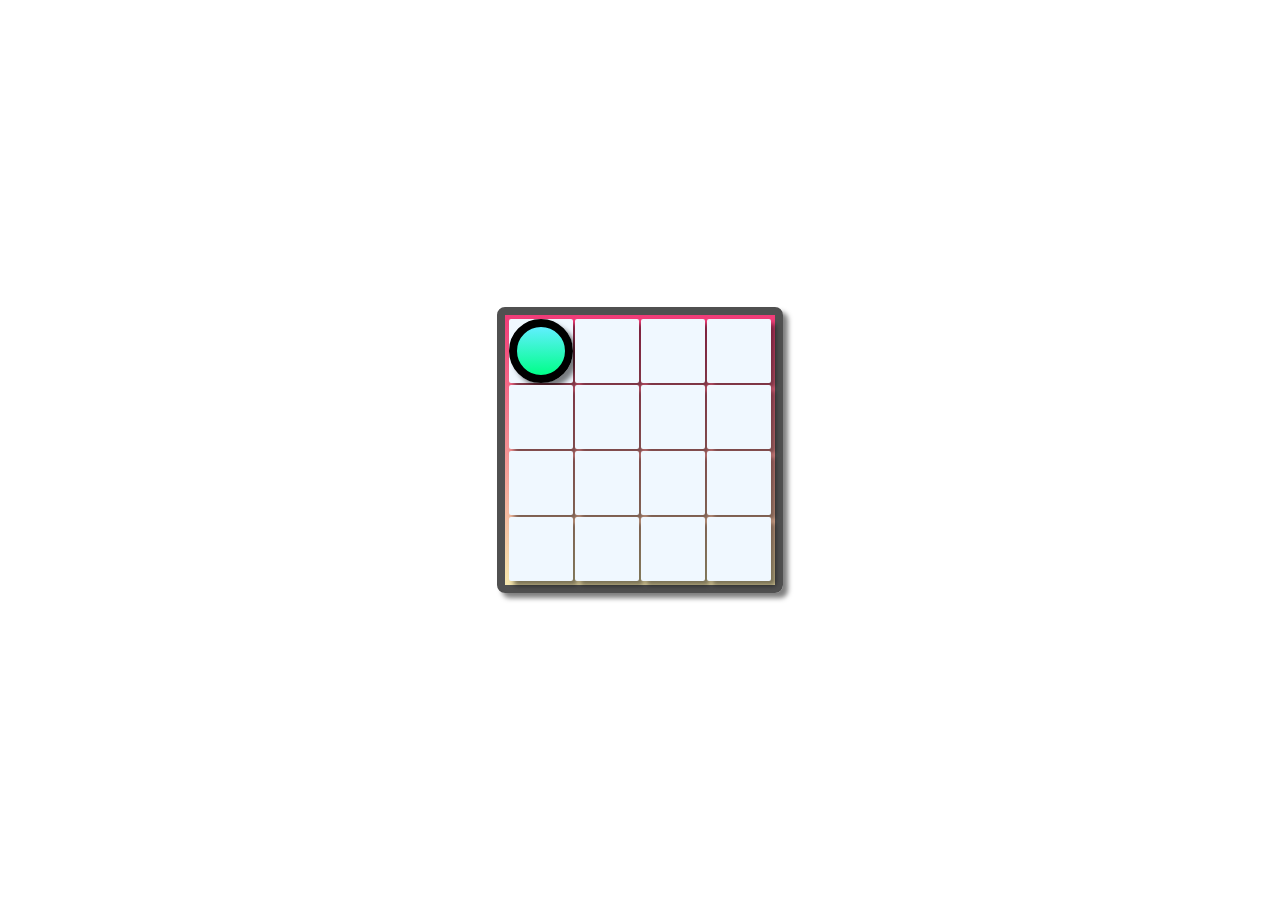
==== sokobao.html @ c4824945 "Atualização adicionando o player" ====
<!DOCTYPE html>
<html lang="en">

<head>
  <meta charset="UTF-8">
  <meta name="viewport" content="width=device-width, initial-scale=1.0" />
  <link rel="stylesheet" href="styless.css" />
  <title>Sokoban</title>
</head>

<body>
  <main>
    <div id="game">
      <div class="board">
        <div class="row">
          <div class="cell">
            <div class="player"></div>
          </div>
          <div class="cell"></div>
          <div class="cell"></div>
          <div class="cell"></div>
        </div>
        <div class="row">
          <div class="cell"></div>
          <div class="cell"></div>
          <div class="cell"></div>
          <div class="cell"></div>
        </div>
        <div class="row">
          <div class="cell"></div>
          <div class="cell"></div>
          <div class="cell"></div>
          <div class="cell"></div>
        </div>
        <div class="row">
          <div class="cell"></div>
          <div class="cell"></div>
          <div class="cell"></div>
          <div class="cell"></div>
        </div>
      </div>   
      </div>
    </div>
  </main>
  <script src="./sokobantest.js"></script>
</body>

</html>
---- styless.css ----
body {
    margin: 0;
    height: 100vh;
}

main {
    display: flex;
    justify-content: center;
    align-items: center;
    height: inherit;
}
#game{
 display: flex;
 justify-content: space-evenly;
 width: 100vw;
 flex-wrap: wrap;
 align-items: center;
 height: 100vh;
}

.board {
 min-width:  256px;
 min-height: 256px;
 margin: 24px;
 border: 8px solid #505050;
 border-radius: 8px;
 padding: 2px 3px;
 box-shadow: 5px 5px 5px rgba(0, 0, 0, 0.5);
 background: hsla(48, 78%, 82%, 1);
background: linear-gradient(360deg, hsla(48, 78%, 82%, 1) 0%, hsla(340, 87%, 59%, 1) 100%);
}

.row {
 display: flex;
 flex-direction: row;
 height: auto;
 margin: 2px 0;
}

.cell {
    height: 64px;
    width: 64px;
    margin: 0 1px;
    border-radius: 2px;
    background-color: aliceblue;
    box-shadow: 5px 5px 5px rgba(0, 0, 0, 0.5);
    box-sizing: border-box;
    justify-content: center;
    align-items: center;
}

.player {
    box-sizing: border-box;
    height: 64px;
    width: 64px;
    border-radius: 50%;
    border: solid 8px black;
    box-shadow: 5px 5px 5px rgba(0, 0, 0, 0.5);
    background: linear-gradient(360deg, hsla(152, 100%, 50%, 1) 0%, hsla(186, 100%, 69%, 1) 100%);
}

.remove {
 background-color: unset;
 box-shadow: none;
 }
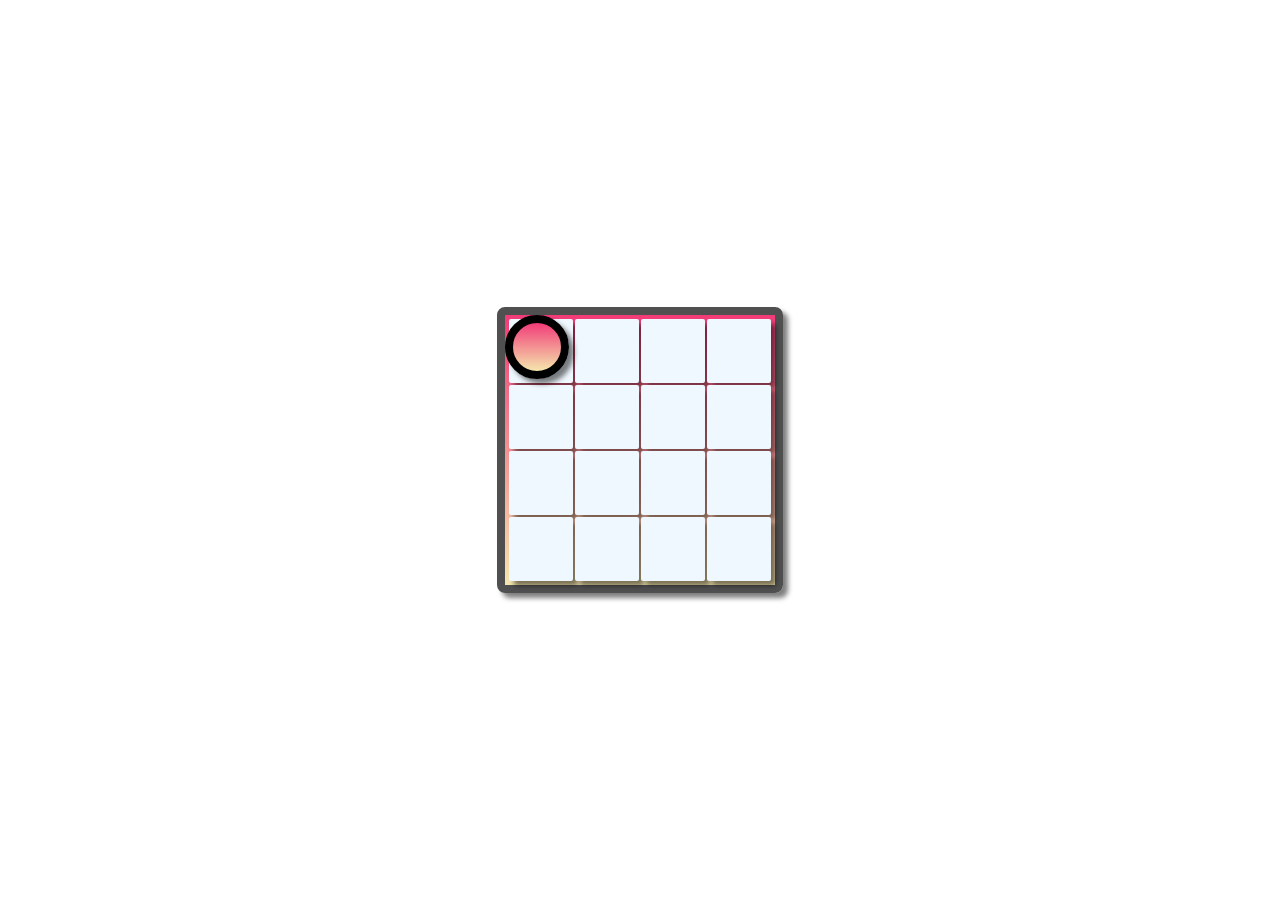
==== commit cce0ee46: "Atualização do codigo." ====
--- a/sokobao.html
+++ b/sokobao.html
@@ -12,10 +12,9 @@
   <main>
     <div id="game">
       <div class="board">
+        <div class="player"></div>
         <div class="row">
-          <div class="cell">
-            <div class="player"></div>
-          </div>
+          <div class="cell"></div>
           <div class="cell"></div>
           <div class="cell"></div>
           <div class="cell"></div>
--- a/styless.css
+++ b/styless.css
@@ -5,12 +5,14 @@
 
 main {
     display: flex;
+
     justify-content: center;
     align-items: center;
     height: inherit;
 }
 #game{
  display: flex;
+ 
  justify-content: space-evenly;
  width: 100vw;
  flex-wrap: wrap;
@@ -19,20 +21,25 @@
 }
 
 .board {
+ position: relative;
+
  min-width:  256px;
  min-height: 256px;
  margin: 24px;
+
  border: 8px solid #505050;
  border-radius: 8px;
  padding: 2px 3px;
+
  box-shadow: 5px 5px 5px rgba(0, 0, 0, 0.5);
  background: hsla(48, 78%, 82%, 1);
-background: linear-gradient(360deg, hsla(48, 78%, 82%, 1) 0%, hsla(340, 87%, 59%, 1) 100%);
+ background: linear-gradient(360deg, hsla(48, 78%, 82%, 1) 0%, hsla(340, 87%, 59%, 1) 100%);
 }
 
 .row {
  display: flex;
  flex-direction: row;
+
  height: auto;
  margin: 2px 0;
 }
@@ -41,22 +48,31 @@
     height: 64px;
     width: 64px;
     margin: 0 1px;
+
     border-radius: 2px;
     background-color: aliceblue;
     box-shadow: 5px 5px 5px rgba(0, 0, 0, 0.5);
+
     box-sizing: border-box;
     justify-content: center;
     align-items: center;
 }
 
 .player {
+    position: absolute;
+    top: 0;
+    left: 0;
+
     box-sizing: border-box;
+
     height: 64px;
     width: 64px;
+
     border-radius: 50%;
     border: solid 8px black;
+
     box-shadow: 5px 5px 5px rgba(0, 0, 0, 0.5);
-    background: linear-gradient(360deg, hsla(152, 100%, 50%, 1) 0%, hsla(186, 100%, 69%, 1) 100%);
+    background: linear-gradient(360deg,  hsla(48, 78%, 82%, 1) 0%, hsla(340, 87%, 59%, 1) 100%);
 }
 
 .remove {
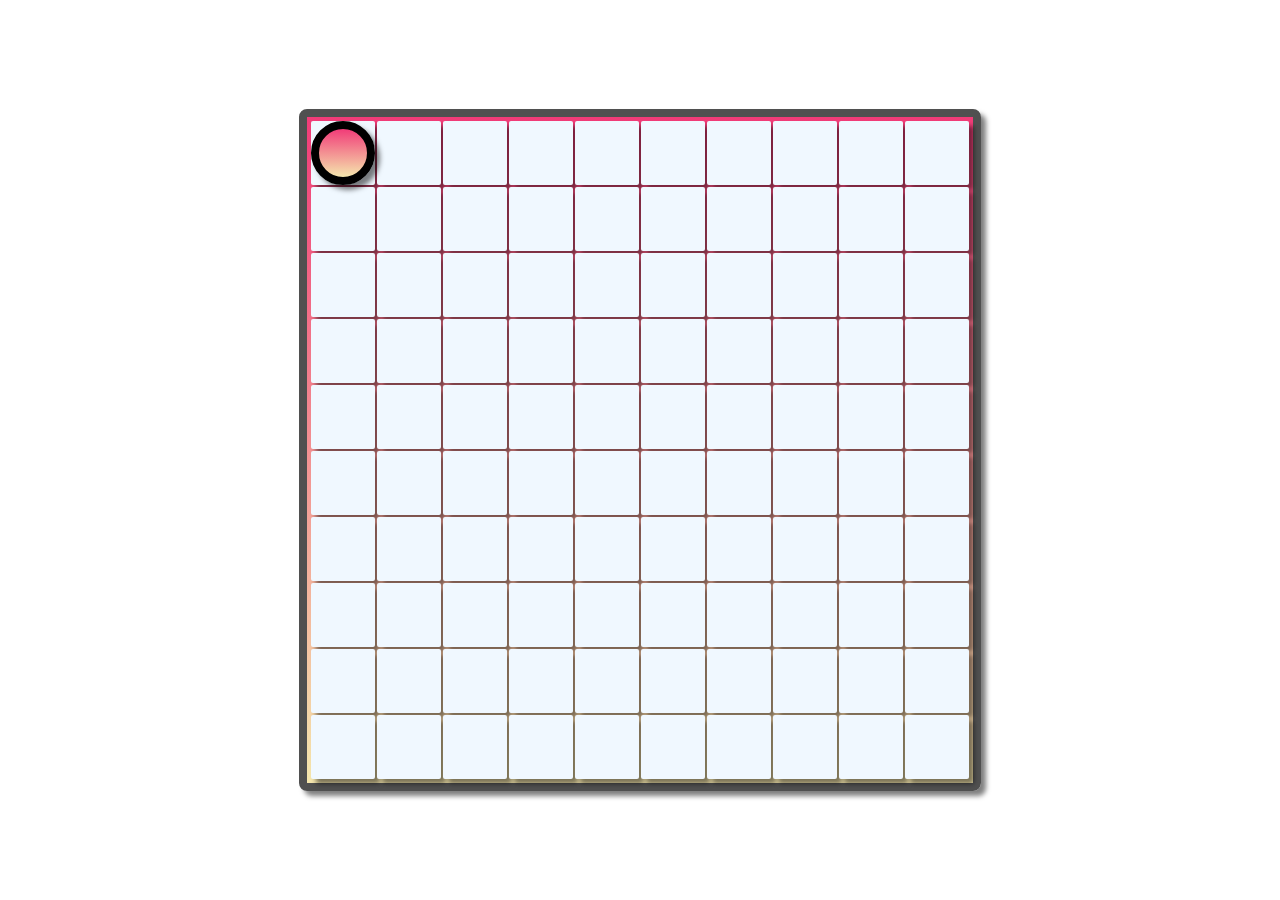
==== commit 11d38809: "Atualização do codigo criando tabuleiro de forma dinâmica." ====
--- a/sokobao.html
+++ b/sokobao.html
@@ -11,34 +11,6 @@
 <body>
   <main>
     <div id="game">
-      <div class="board">
-        <div class="player"></div>
-        <div class="row">
-          <div class="cell"></div>
-          <div class="cell"></div>
-          <div class="cell"></div>
-          <div class="cell"></div>
-        </div>
-        <div class="row">
-          <div class="cell"></div>
-          <div class="cell"></div>
-          <div class="cell"></div>
-          <div class="cell"></div>
-        </div>
-        <div class="row">
-          <div class="cell"></div>
-          <div class="cell"></div>
-          <div class="cell"></div>
-          <div class="cell"></div>
-        </div>
-        <div class="row">
-          <div class="cell"></div>
-          <div class="cell"></div>
-          <div class="cell"></div>
-          <div class="cell"></div>
-        </div>
-      </div>   
-      </div>
     </div>
   </main>
   <script src="./sokobantest.js"></script>
--- a/styless.css
+++ b/styless.css
@@ -12,7 +12,7 @@
 }
 #game{
  display: flex;
- 
+
  justify-content: space-evenly;
  width: 100vw;
  flex-wrap: wrap;
@@ -73,6 +73,10 @@
 
     box-shadow: 5px 5px 5px rgba(0, 0, 0, 0.5);
     background: linear-gradient(360deg,  hsla(48, 78%, 82%, 1) 0%, hsla(340, 87%, 59%, 1) 100%);
+
+    transition:
+    left 150ms ease-in-out 50ms,
+    top 150ms ease-in-out 50ms;
 }
 
 .remove {
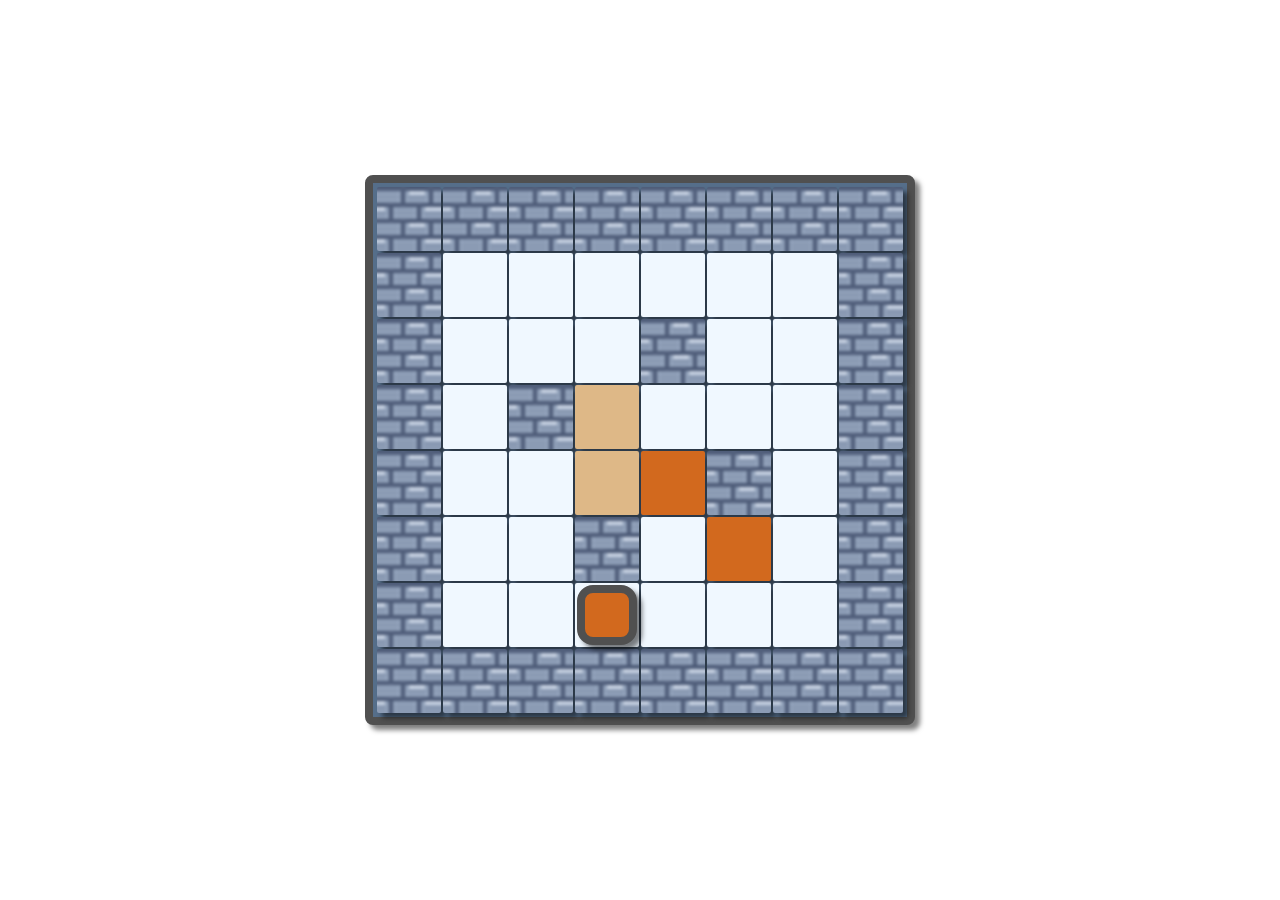
==== commit e7bbd05d: "Criando arquivo board.js e otimizando o codigo "sokobantes.js"" ====
--- a/sokobao.html
+++ b/sokobao.html
@@ -13,6 +13,7 @@
     <div id="game">
     </div>
   </main>
+  <script src="./board.js"></script>
   <script src="./sokobantest.js"></script>
 </body>
 
--- a/styless.css
+++ b/styless.css
@@ -10,38 +10,38 @@
     align-items: center;
     height: inherit;
 }
-#game{
- display: flex;
 
- justify-content: space-evenly;
- width: 100vw;
- flex-wrap: wrap;
- align-items: center;
- height: 100vh;
+#game {
+    display: flex;
+
+    justify-content: space-evenly;
+    width: 100vw;
+    flex-wrap: wrap;
+    align-items: center;
+    height: 100vh;
 }
 
 .board {
- position: relative;
+    position: relative;
 
- min-width:  256px;
- min-height: 256px;
- margin: 24px;
+    min-width: 256px;
+    min-height: 256px;
+    margin: 24px;
 
- border: 8px solid #505050;
- border-radius: 8px;
- padding: 2px 3px;
+    border: 8px solid #505050;
+    border-radius: 8px;
+    padding: 2px 3px;
 
- box-shadow: 5px 5px 5px rgba(0, 0, 0, 0.5);
- background: hsla(48, 78%, 82%, 1);
- background: linear-gradient(360deg, hsla(48, 78%, 82%, 1) 0%, hsla(340, 87%, 59%, 1) 100%);
+    box-shadow: 5px 5px 5px rgba(0, 0, 0, 0.5);
+    background: rgb(85, 110, 138);
 }
 
 .row {
- display: flex;
- flex-direction: row;
+    display: flex;
+    flex-direction: row;
 
- height: auto;
- margin: 2px 0;
+    height: auto;
+    margin: 2px 0;
 }
 
 .cell {
@@ -58,6 +58,18 @@
     align-items: center;
 }
 
+.block {
+    background-color: chocolate;
+}
+
+.goal {
+    background-color: burlywood;
+}
+
+.wall {
+    background-image: url(./tile_0040.png)
+}
+
 .player {
     position: absolute;
     top: 0;
@@ -65,21 +77,29 @@
 
     box-sizing: border-box;
 
-    height: 64px;
-    width: 64px;
-
-    border-radius: 50%;
-    border: solid 8px black;
+    margin: 2px;
+    height: 60px;
+    width: 60px;
+    border-radius: 16px;
+    border: solid 8px #505050;
 
     box-shadow: 5px 5px 5px rgba(0, 0, 0, 0.5);
-    background: linear-gradient(360deg,  hsla(48, 78%, 82%, 1) 0%, hsla(340, 87%, 59%, 1) 100%);
+    background-color: chocolate;
 
     transition:
-    left 150ms ease-in-out 50ms,
-    top 150ms ease-in-out 50ms;
+        left 150ms ease-in-out 50ms,
+        top 150ms ease-in-out 50ms;
 }
 
 .remove {
- background-color: unset;
- box-shadow: none;
- }
+    background-color: unset;
+    box-shadow: none;
+}
+/* }
+height: 62px;
+    width: 62px;
+    margin-left: auto;
+    border-radius: 16px;
+    box-sizing: border-box;
+    border: solid 6px;
+    background-color: chocolate; */
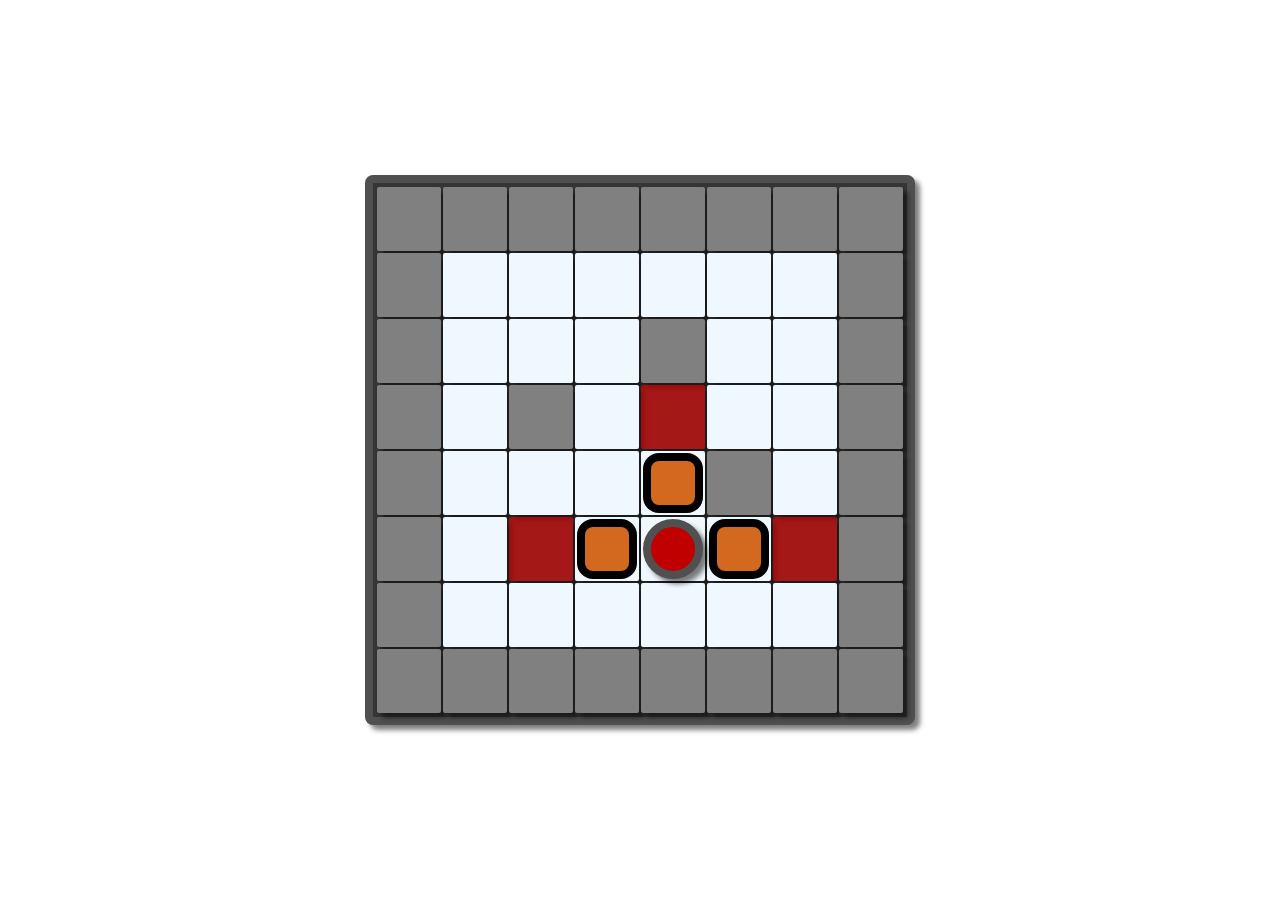
==== commit a105f9ff: "Adicionando contagem de caixas na posição correta e adicionamento de mensagem de vitoria." ====
--- a/sokobao.html
+++ b/sokobao.html
@@ -13,8 +13,9 @@
     <div id="game">
     </div>
   </main>
-  <script src="./board.js"></script>
-  <script src="./sokobantest.js"></script>
+  <script src="./board.js" type="module"></script>
+  <script src="./piece.js" type="module"></script>
+  <script src="./script.js" type="module"></script>
 </body>
 
 </html>
--- a/styless.css
+++ b/styless.css
@@ -33,7 +33,7 @@
     padding: 2px 3px;
 
     box-shadow: 5px 5px 5px rgba(0, 0, 0, 0.5);
-    background: rgb(85, 110, 138);
+    background: rgb(53, 53, 53);
 }
 
 .row {
@@ -58,16 +58,30 @@
     align-items: center;
 }
 
-.block {
+.box {
+    position: absolute;
+
+    box-sizing: border-box;
+
+    margin: 2px;
+    height: 60px;
+    width: 60px;
+
+    border-radius: 16px;
+    border: solid 8px black;
     background-color: chocolate;
+
+    transition:
+        left 150ms ease-in-out 50ms,
+        top 150ms ease-in-out 50ms;
 }
 
 .goal {
-    background-color: burlywood;
+    background-color: rgba(255, 0, 0, 0.548);
 }
 
 .wall {
-    background-image: url(./tile_0040.png)
+    background-color: gray;
 }
 
 .player {
@@ -80,11 +94,11 @@
     margin: 2px;
     height: 60px;
     width: 60px;
-    border-radius: 16px;
+    border-radius: 32px;
     border: solid 8px #505050;
 
     box-shadow: 5px 5px 5px rgba(0, 0, 0, 0.5);
-    background-color: chocolate;
+    background-color: rgb(192, 0, 0);
 
     transition:
         left 150ms ease-in-out 50ms,
@@ -95,6 +109,7 @@
     background-color: unset;
     box-shadow: none;
 }
+
 /* }
 height: 62px;
     width: 62px;
